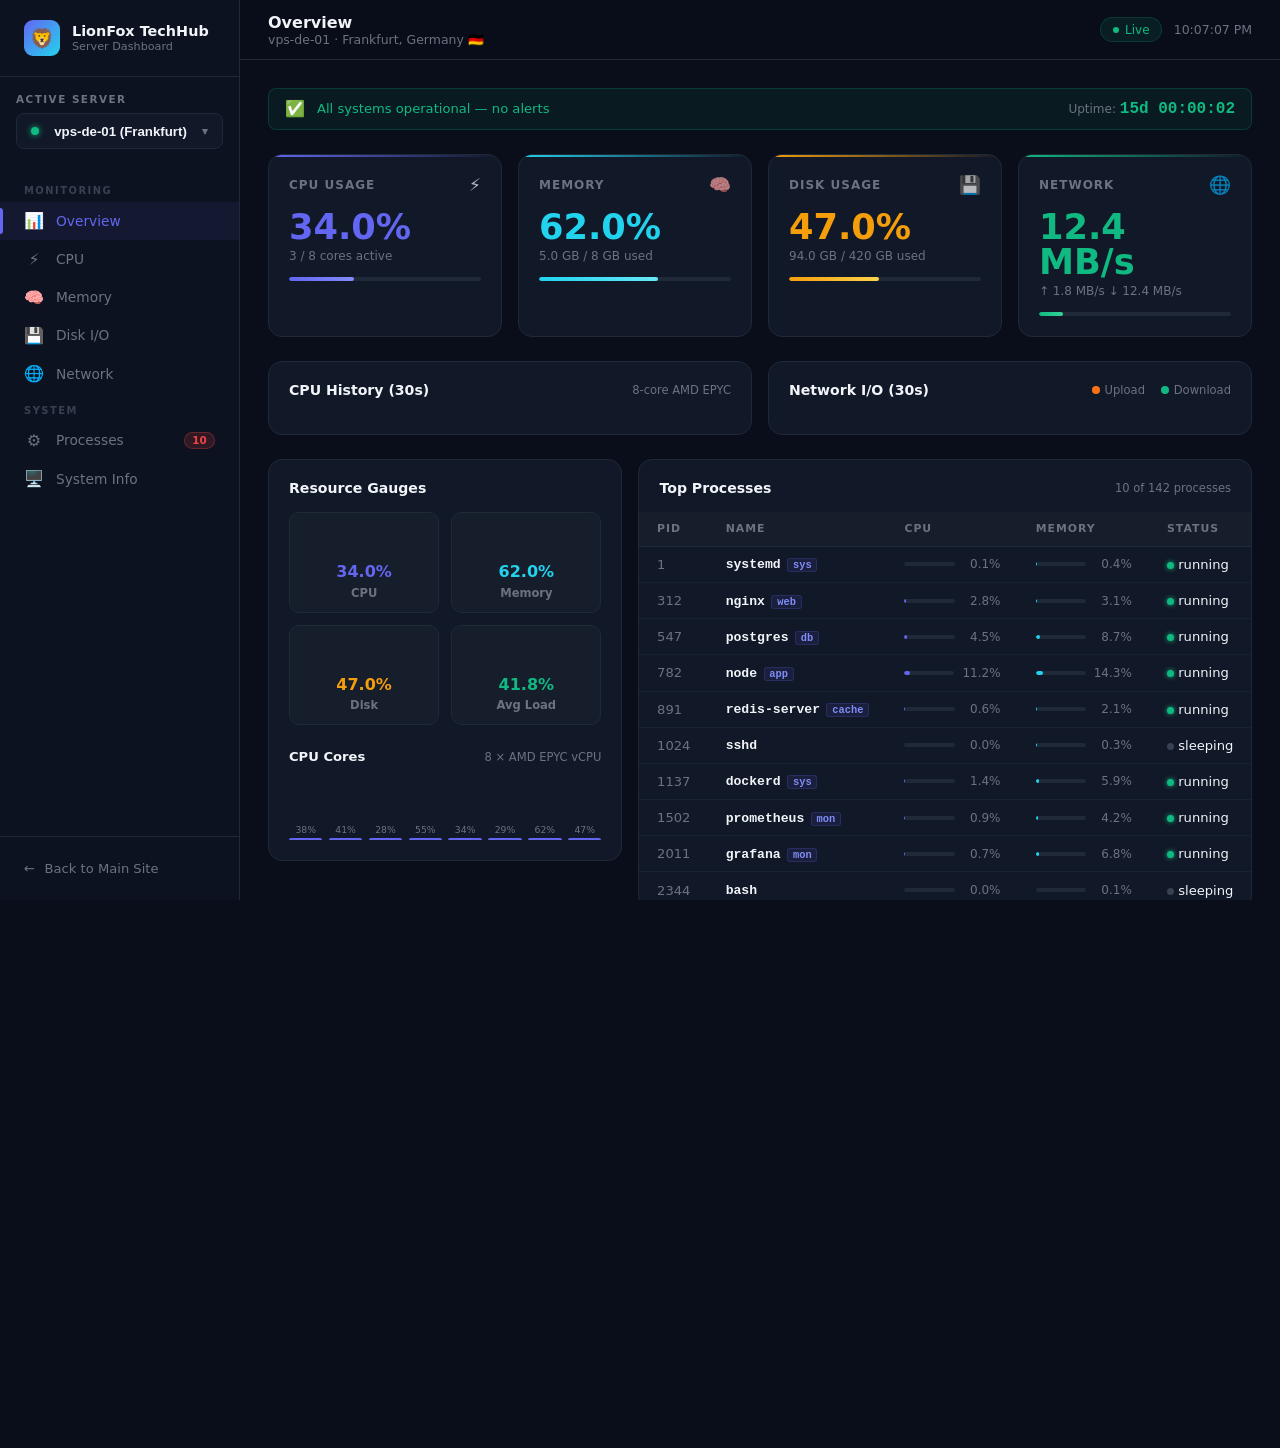
==== dashboard.html @ 272a8bbf "Add server monitoring dashboard (dashboard.html, dashboard.css, dashboard.js) Co-authored-by: LionFo" ====
<!DOCTYPE html>
<html lang="en">
<head>
  <meta charset="UTF-8" />
  <meta name="viewport" content="width=device-width, initial-scale=1.0" />
  <meta name="description" content="LionFox TechHub – Real-time server monitoring dashboard. CPU, memory, disk, network, and process metrics at a glance." />
  <title>Server Dashboard — LionFox TechHub</title>
  <link rel="stylesheet" href="dashboard.css" />
</head>
<body>

<div class="sidebar-overlay" id="sidebar-overlay"></div>

<div class="dash-layout">

  <!-- ===== SIDEBAR ===== -->
  <aside class="sidebar" id="sidebar" aria-label="Dashboard navigation">

    <a class="sidebar-logo" href="index.html">
      <div class="logo-mark">🦁</div>
      <div class="logo-text">
        LionFox TechHub
        <div class="logo-sub">Server Dashboard</div>
      </div>
    </a>

    <div class="server-selector">
      <div class="server-select-label">Active Server</div>
      <button class="server-select-btn" type="button" aria-label="Select server">
        <span class="server-dot"></span>
        <span>vps-de-01 (Frankfurt)</span>
        <span class="server-chevron">▾</span>
      </button>
    </div>

    <nav class="sidebar-nav" aria-label="Dashboard sections">
      <div class="nav-section-label">Monitoring</div>
      <a href="#overview"   class="nav-item active"><span class="nav-icon">📊</span> Overview</a>
      <a href="#cpu"        class="nav-item"><span class="nav-icon">⚡</span> CPU</a>
      <a href="#memory"     class="nav-item"><span class="nav-icon">🧠</span> Memory</a>
      <a href="#disk"       class="nav-icon-a nav-item"><span class="nav-icon">💾</span> Disk I/O</a>
      <a href="#network"    class="nav-item"><span class="nav-icon">🌐</span> Network</a>

      <div class="nav-section-label">System</div>
      <a href="#processes"  class="nav-item"><span class="nav-icon">⚙️</span> Processes <span class="nav-badge">10</span></a>
      <a href="#sysinfo"    class="nav-item"><span class="nav-icon">🖥️</span> System Info</a>
    </nav>

    <div class="sidebar-footer">
      <a href="index.html" class="sidebar-back-btn">
        <span>←</span> Back to Main Site
      </a>
    </div>

  </aside>

  <!-- ===== MAIN ===== -->
  <main class="dash-main">

    <!-- TOPBAR -->
    <header class="topbar">
      <div class="topbar-left">
        <button class="topbar-menu-btn" id="sidebar-toggle" aria-label="Open menu" aria-expanded="false">☰</button>
        <div>
          <div class="topbar-title">Overview</div>
          <div class="topbar-subtitle">vps-de-01 · Frankfurt, Germany 🇩🇪</div>
        </div>
      </div>
      <div class="topbar-right">
        <div class="refresh-badge" aria-live="polite" aria-label="Live updating">
          <span class="refresh-dot"></span>
          Live
        </div>
        <div class="topbar-time" id="topbar-clock" aria-live="polite">00:00:00</div>
      </div>
    </header>

    <!-- CONTENT -->
    <div class="dash-content">

      <!-- STATUS BANNER -->
      <div class="alert-banner" role="status">
        <span class="alert-icon">✅</span>
        <span class="alert-text">All systems operational — no alerts</span>
        <span class="alert-time" id="uptime-badge">Uptime: <span id="uptime-val" class="uptime-ticker">0d 00:00:00</span></span>
      </div>

      <!-- ===== KPI CARDS ===== -->
      <section id="overview" aria-label="Key metrics">
        <div class="kpi-grid">

          <div class="kpi-card cpu">
            <div class="kpi-header">
              <span class="kpi-label">CPU Usage</span>
              <span class="kpi-icon">⚡</span>
            </div>
            <div class="kpi-value" id="kpi-cpu">—</div>
            <div class="kpi-sub" id="kpi-cpu-sub">— cores active</div>
            <div class="kpi-bar-track"><div class="kpi-bar-fill" id="bar-cpu" style="width:0%"></div></div>
          </div>

          <div class="kpi-card mem">
            <div class="kpi-header">
              <span class="kpi-label">Memory</span>
              <span class="kpi-icon">🧠</span>
            </div>
            <div class="kpi-value" id="kpi-mem">—</div>
            <div class="kpi-sub" id="kpi-mem-sub">— / 8 GB used</div>
            <div class="kpi-bar-track"><div class="kpi-bar-fill" id="bar-mem" style="width:0%"></div></div>
          </div>

          <div class="kpi-card disk">
            <div class="kpi-header">
              <span class="kpi-label">Disk Usage</span>
              <span class="kpi-icon">💾</span>
            </div>
            <div class="kpi-value" id="kpi-disk">—</div>
            <div class="kpi-sub" id="kpi-disk-sub">— / 420 GB used</div>
            <div class="kpi-bar-track"><div class="kpi-bar-fill" id="bar-disk" style="width:0%"></div></div>
          </div>

          <div class="kpi-card net">
            <div class="kpi-header">
              <span class="kpi-label">Network</span>
              <span class="kpi-icon">🌐</span>
            </div>
            <div class="kpi-value" id="kpi-net">—</div>
            <div class="kpi-sub" id="kpi-net-sub">↑ — ↓ —</div>
            <div class="kpi-bar-track"><div class="kpi-bar-fill" id="bar-net" style="width:0%"></div></div>
          </div>

        </div>
      </section>

      <!-- ===== CHARTS ===== -->
      <div class="mid-grid">

        <!-- CPU Chart -->
        <div class="chart-card" id="cpu">
          <div class="chart-card-header">
            <span class="chart-title">CPU History (30s)</span>
            <span class="chart-meta">8-core AMD EPYC</span>
          </div>
          <canvas id="cpuChart" class="dash-chart" height="120" aria-label="CPU usage history chart"></canvas>
        </div>

        <!-- Network Chart -->
        <div class="chart-card" id="network">
          <div class="chart-card-header">
            <span class="chart-title">Network I/O (30s)</span>
            <div class="chart-legend">
              <span><span class="legend-dot" style="background:#f97316"></span>Upload</span>
              <span><span class="legend-dot" style="background:#10b981"></span>Download</span>
            </div>
          </div>
          <canvas id="netChart" class="dash-chart" height="120" aria-label="Network I/O history chart"></canvas>
        </div>

      </div>

      <!-- ===== BOTTOM GRID ===== -->
      <div class="bottom-grid">

        <!-- Gauges + Core Bars -->
        <div>
          <div class="gauge-card" id="memory">
            <div class="chart-card-header" style="margin-bottom:1rem">
              <span class="chart-title">Resource Gauges</span>
            </div>
            <div class="gauges-row">

              <div class="gauge-item">
                <div class="gauge-canvas-wrap">
                  <canvas class="gauge-arc" id="gauge-cpu" width="90" height="55" aria-label="CPU gauge"></canvas>
                  <span class="gauge-val" id="gauge-cpu-val">—</span>
                </div>
                <div class="gauge-label">CPU</div>
              </div>

              <div class="gauge-item">
                <div class="gauge-canvas-wrap">
                  <canvas class="gauge-arc" id="gauge-mem" width="90" height="55" aria-label="Memory gauge"></canvas>
                  <span class="gauge-val" id="gauge-mem-val">—</span>
                </div>
                <div class="gauge-label">Memory</div>
              </div>

              <div class="gauge-item">
                <div class="gauge-canvas-wrap">
                  <canvas class="gauge-arc" id="gauge-disk" width="90" height="55" aria-label="Disk gauge"></canvas>
                  <span class="gauge-val" id="gauge-disk-val">—</span>
                </div>
                <div class="gauge-label">Disk</div>
              </div>

              <div class="gauge-item">
                <div class="gauge-canvas-wrap">
                  <canvas class="gauge-arc" id="gauge-load" width="90" height="55" aria-label="Average load gauge"></canvas>
                  <span class="gauge-val" id="gauge-load-val">—</span>
                </div>
                <div class="gauge-label">Avg Load</div>
              </div>

            </div>

            <!-- CPU Cores -->
            <div style="margin-top:1.5rem">
              <div class="chart-card-header" style="margin-bottom:0.75rem">
                <span class="chart-title" style="font-size:0.82rem">CPU Cores</span>
                <span class="chart-meta">8 × AMD EPYC vCPU</span>
              </div>
              <div style="display:flex;gap:0.4rem;align-items:flex-end;height:64px" aria-label="CPU core usage bars">
                <!-- 8 core bars generated by JS -->
                <div id="core-0" style="flex:1;display:flex;flex-direction:column;align-items:center;gap:3px">
                  <span id="core-val-0" style="font-size:0.58rem;color:var(--text-muted);font-variant-numeric:tabular-nums">0%</span>
                  <div style="flex:1;width:100%;display:flex;align-items:flex-end">
                    <div id="core-bar-0" style="width:100%;border-radius:3px 3px 0 0;background:var(--accent);transition:height 0.5s ease;min-height:2px"></div>
                  </div>
                </div>
                <div id="core-1" style="flex:1;display:flex;flex-direction:column;align-items:center;gap:3px">
                  <span id="core-val-1" style="font-size:0.58rem;color:var(--text-muted);font-variant-numeric:tabular-nums">0%</span>
                  <div style="flex:1;width:100%;display:flex;align-items:flex-end">
                    <div id="core-bar-1" style="width:100%;border-radius:3px 3px 0 0;background:var(--accent);transition:height 0.5s ease;min-height:2px"></div>
                  </div>
                </div>
                <div id="core-2" style="flex:1;display:flex;flex-direction:column;align-items:center;gap:3px">
                  <span id="core-val-2" style="font-size:0.58rem;color:var(--text-muted);font-variant-numeric:tabular-nums">0%</span>
                  <div style="flex:1;width:100%;display:flex;align-items:flex-end">
                    <div id="core-bar-2" style="width:100%;border-radius:3px 3px 0 0;background:var(--accent);transition:height 0.5s ease;min-height:2px"></div>
                  </div>
                </div>
                <div id="core-3" style="flex:1;display:flex;flex-direction:column;align-items:center;gap:3px">
                  <span id="core-val-3" style="font-size:0.58rem;color:var(--text-muted);font-variant-numeric:tabular-nums">0%</span>
                  <div style="flex:1;width:100%;display:flex;align-items:flex-end">
                    <div id="core-bar-3" style="width:100%;border-radius:3px 3px 0 0;background:var(--accent);transition:height 0.5s ease;min-height:2px"></div>
                  </div>
                </div>
                <div id="core-4" style="flex:1;display:flex;flex-direction:column;align-items:center;gap:3px">
                  <span id="core-val-4" style="font-size:0.58rem;color:var(--text-muted);font-variant-numeric:tabular-nums">0%</span>
                  <div style="flex:1;width:100%;display:flex;align-items:flex-end">
                    <div id="core-bar-4" style="width:100%;border-radius:3px 3px 0 0;background:var(--accent);transition:height 0.5s ease;min-height:2px"></div>
                  </div>
                </div>
                <div id="core-5" style="flex:1;display:flex;flex-direction:column;align-items:center;gap:3px">
                  <span id="core-val-5" style="font-size:0.58rem;color:var(--text-muted);font-variant-numeric:tabular-nums">0%</span>
                  <div style="flex:1;width:100%;display:flex;align-items:flex-end">
                    <div id="core-bar-5" style="width:100%;border-radius:3px 3px 0 0;background:var(--accent);transition:height 0.5s ease;min-height:2px"></div>
                  </div>
                </div>
                <div id="core-6" style="flex:1;display:flex;flex-direction:column;align-items:center;gap:3px">
                  <span id="core-val-6" style="font-size:0.58rem;color:var(--text-muted);font-variant-numeric:tabular-nums">0%</span>
                  <div style="flex:1;width:100%;display:flex;align-items:flex-end">
                    <div id="core-bar-6" style="width:100%;border-radius:3px 3px 0 0;background:var(--accent);transition:height 0.5s ease;min-height:2px"></div>
                  </div>
                </div>
                <div id="core-7" style="flex:1;display:flex;flex-direction:column;align-items:center;gap:3px">
                  <span id="core-val-7" style="font-size:0.58rem;color:var(--text-muted);font-variant-numeric:tabular-nums">0%</span>
                  <div style="flex:1;width:100%;display:flex;align-items:flex-end">
                    <div id="core-bar-7" style="width:100%;border-radius:3px 3px 0 0;background:var(--accent);transition:height 0.5s ease;min-height:2px"></div>
                  </div>
                </div>
              </div>
            </div>

          </div>
        </div>

        <!-- Processes -->
        <div id="processes">
          <div class="process-card">
            <div class="chart-card-header" style="padding:1.25rem 1.25rem 0">
              <span class="chart-title">Top Processes</span>
              <span class="chart-meta">10 of 142 processes</span>
            </div>
            <div class="process-table-wrap">
              <table class="process-table" aria-label="Running processes">
                <thead>
                  <tr>
                    <th>PID</th>
                    <th>Name</th>
                    <th>CPU</th>
                    <th>Memory</th>
                    <th>Status</th>
                  </tr>
                </thead>
                <tbody id="proc-tbody"></tbody>
              </table>
            </div>
          </div>
        </div>

      </div>

      <!-- ===== SYSTEM INFO + DISK + NETWORK ===== -->
      <div class="info-grid" id="sysinfo">

        <!-- System Info -->
        <div class="info-card">
          <div class="chart-card-header" style="margin-bottom:1rem">
            <span class="chart-title">System Info</span>
          </div>
          <ul class="info-list">
            <li class="info-row"><span class="info-key">Hostname</span><span class="info-val code">vps-de-01</span></li>
            <li class="info-row"><span class="info-key">OS</span><span class="info-val">Ubuntu 22.04 LTS</span></li>
            <li class="info-row"><span class="info-key">Kernel</span><span class="info-val code">6.8.0-52-generic</span></li>
            <li class="info-row"><span class="info-key">CPU</span><span class="info-val">AMD EPYC 7003 × 8</span></li>
            <li class="info-row"><span class="info-key">RAM</span><span class="info-val">8 GB DDR4 ECC</span></li>
            <li class="info-row"><span class="info-key">Storage</span><span class="info-val">420 GB NVMe SSD</span></li>
            <li class="info-row"><span class="info-key">Location</span><span class="info-val">Frankfurt 🇩🇪</span></li>
            <li class="info-row"><span class="info-key">Provider</span><span class="info-val">Vultr</span></li>
            <li class="info-row"><span class="info-key">Status</span><span class="info-val online">● Online</span></li>
            <li class="info-row"><span class="info-key">Uptime</span><span class="info-val code" id="uptime-sysinfo">—</span></li>
          </ul>
        </div>

        <!-- Disk I/O -->
        <div class="info-card" id="disk">
          <div class="chart-card-header" style="margin-bottom:1rem">
            <span class="chart-title">Disk I/O</span>
          </div>
          <div class="diskio-row">

            <div class="diskio-item">
              <div class="diskio-header">
                <span class="diskio-name">/dev/sda</span>
                <div class="diskio-vals">
                  <span>↓ <span id="diskio-read-0">—</span></span>
                  <span>↑ <span id="diskio-write-0">—</span></span>
                </div>
              </div>
              <div class="diskio-bar-track">
                <div class="diskio-bar-fill" id="diskio-bar-0" style="width:0%"></div>
              </div>
            </div>

            <div class="diskio-item">
              <div class="diskio-header">
                <span class="diskio-name">/dev/sdb</span>
                <div class="diskio-vals">
                  <span>↓ <span id="diskio-read-1">—</span></span>
                  <span>↑ <span id="diskio-write-1">—</span></span>
                </div>
              </div>
              <div class="diskio-bar-track">
                <div class="diskio-bar-fill" id="diskio-bar-1" style="width:0%"></div>
              </div>
            </div>

          </div>

          <!-- Network I/O -->
          <div style="margin-top:1.5rem">
            <div class="chart-card-header" style="margin-bottom:0.75rem">
              <span class="chart-title" style="font-size:0.82rem">Network I/O</span>
              <span class="chart-meta">eth0</span>
            </div>
            <div class="netio-stat-row">
              <div class="netio-stat">
                <div class="netio-stat-label">↑ Upload</div>
                <div class="netio-stat-val up" id="net-up-val">—</div>
              </div>
              <div class="netio-stat">
                <div class="netio-stat-label">↓ Download</div>
                <div class="netio-stat-val down" id="net-down-val">—</div>
              </div>
            </div>
          </div>

        </div>

      </div>

    </div><!-- /dash-content -->
  </main><!-- /dash-main -->
</div><!-- /dash-layout -->

<script src="dashboard.js"></script>
<script>
  // Keep uptime in sysinfo card in sync with topbar ticker
  setInterval(() => {
    const src = document.getElementById('uptime-val');
    const dst = document.getElementById('uptime-sysinfo');
    if (src && dst) dst.textContent = src.textContent;
  }, 1000);
</script>
</body>
</html>
---- dashboard.css ----
/* ===== DASHBOARD STYLES ===== */
*, *::before, *::after {
  box-sizing: border-box;
  margin: 0;
  padding: 0;
}

:root {
  --bg: #0a0e1a;
  --sidebar-bg: #0d1220;
  --card-bg: #111827;
  --card-border: #1f2937;
  --card-hover: #1a2235;
  --accent: #6366f1;
  --accent-glow: rgba(99,102,241,0.25);
  --accent2: #22d3ee;
  --accent2-glow: rgba(34,211,238,0.2);
  --green: #10b981;
  --green-glow: rgba(16,185,129,0.2);
  --red: #ef4444;
  --red-glow: rgba(239,68,68,0.2);
  --yellow: #f59e0b;
  --yellow-glow: rgba(245,158,11,0.2);
  --orange: #f97316;
  --text: #f1f5f9;
  --text-muted: #6b7280;
  --text-dim: #374151;
  --border: #1f2937;
  --radius: 14px;
  --radius-sm: 8px;
  --sidebar-width: 240px;
}

html, body {
  height: 100%;
  font-family: 'Segoe UI', system-ui, -apple-system, sans-serif;
  background: var(--bg);
  color: var(--text);
  overflow-x: hidden;
}

/* ===== LAYOUT ===== */
.dash-layout {
  display: flex;
  min-height: 100vh;
}

/* ===== SIDEBAR ===== */
.sidebar {
  width: var(--sidebar-width);
  background: var(--sidebar-bg);
  border-right: 1px solid var(--border);
  display: flex;
  flex-direction: column;
  position: fixed;
  top: 0;
  left: 0;
  height: 100vh;
  z-index: 50;
  transition: transform 0.3s;
  overflow-y: auto;
}

.sidebar-logo {
  padding: 1.25rem 1.5rem;
  border-bottom: 1px solid var(--border);
  display: flex;
  align-items: center;
  gap: 0.75rem;
  text-decoration: none;
}

.sidebar-logo .logo-mark {
  width: 36px;
  height: 36px;
  background: linear-gradient(135deg, var(--accent), var(--accent2));
  border-radius: 9px;
  display: flex;
  align-items: center;
  justify-content: center;
  font-size: 1.2rem;
  flex-shrink: 0;
}

.sidebar-logo .logo-text {
  font-size: 0.9rem;
  font-weight: 700;
  color: var(--text);
  line-height: 1.2;
}

.sidebar-logo .logo-sub {
  font-size: 0.7rem;
  color: var(--text-muted);
  font-weight: 400;
}

.server-selector {
  padding: 1rem 1rem 0.5rem;
}

.server-select-label {
  font-size: 0.65rem;
  font-weight: 700;
  text-transform: uppercase;
  letter-spacing: 1.5px;
  color: var(--text-muted);
  margin-bottom: 0.5rem;
}

.server-select-btn {
  width: 100%;
  background: var(--card-bg);
  border: 1px solid var(--border);
  border-radius: var(--radius-sm);
  padding: 0.6rem 0.9rem;
  color: var(--text);
  font-size: 0.83rem;
  font-weight: 600;
  cursor: pointer;
  display: flex;
  align-items: center;
  justify-content: space-between;
  gap: 0.5rem;
  transition: border-color 0.2s;
}

.server-select-btn:hover {
  border-color: var(--accent);
}

.server-dot {
  width: 8px;
  height: 8px;
  border-radius: 50%;
  background: var(--green);
  flex-shrink: 0;
  box-shadow: 0 0 6px var(--green);
}

.server-chevron {
  color: var(--text-muted);
  font-size: 0.7rem;
}

.sidebar-nav {
  padding: 1rem 0;
  flex: 1;
}

.nav-section-label {
  font-size: 0.62rem;
  font-weight: 700;
  text-transform: uppercase;
  letter-spacing: 1.5px;
  color: var(--text-dim);
  padding: 0.75rem 1.5rem 0.35rem;
}

.nav-item {
  display: flex;
  align-items: center;
  gap: 0.75rem;
  padding: 0.6rem 1.5rem;
  color: var(--text-muted);
  font-size: 0.86rem;
  font-weight: 500;
  cursor: pointer;
  border-radius: 0;
  transition: all 0.15s;
  text-decoration: none;
  position: relative;
  border: none;
  background: none;
  width: 100%;
  text-align: left;
}

.nav-item:hover {
  color: var(--text);
  background: rgba(255,255,255,0.04);
}

.nav-item.active {
  color: var(--accent);
  background: rgba(99,102,241,0.08);
}

.nav-item.active::before {
  content: '';
  position: absolute;
  left: 0;
  top: 6px;
  bottom: 6px;
  width: 3px;
  background: var(--accent);
  border-radius: 0 3px 3px 0;
}

.nav-icon {
  font-size: 1rem;
  width: 20px;
  text-align: center;
  flex-shrink: 0;
}

.nav-badge {
  margin-left: auto;
  background: rgba(239,68,68,0.15);
  border: 1px solid rgba(239,68,68,0.3);
  color: var(--red);
  font-size: 0.65rem;
  font-weight: 700;
  padding: 0.1rem 0.45rem;
  border-radius: 50px;
}

.sidebar-footer {
  padding: 1rem;
  border-top: 1px solid var(--border);
}

.sidebar-back-btn {
  display: flex;
  align-items: center;
  gap: 0.6rem;
  color: var(--text-muted);
  font-size: 0.82rem;
  text-decoration: none;
  padding: 0.5rem 0.5rem;
  border-radius: var(--radius-sm);
  transition: all 0.2s;
}

.sidebar-back-btn:hover {
  color: var(--text);
  background: rgba(255,255,255,0.05);
}

/* ===== MAIN CONTENT ===== */
.dash-main {
  margin-left: var(--sidebar-width);
  flex: 1;
  display: flex;
  flex-direction: column;
  min-height: 100vh;
}

/* ===== TOPBAR ===== */
.topbar {
  position: sticky;
  top: 0;
  z-index: 40;
  background: rgba(10,14,26,0.92);
  backdrop-filter: blur(12px);
  border-bottom: 1px solid var(--border);
  padding: 0 1.75rem;
  height: 60px;
  display: flex;
  align-items: center;
  justify-content: space-between;
  gap: 1rem;
}

.topbar-left {
  display: flex;
  align-items: center;
  gap: 1rem;
}

.topbar-title {
  font-size: 1rem;
  font-weight: 700;
}

.topbar-subtitle {
  font-size: 0.78rem;
  color: var(--text-muted);
}

.topbar-right {
  display: flex;
  align-items: center;
  gap: 0.75rem;
}

.refresh-badge {
  display: flex;
  align-items: center;
  gap: 0.4rem;
  font-size: 0.75rem;
  color: var(--green);
  background: rgba(16,185,129,0.1);
  border: 1px solid rgba(16,185,129,0.2);
  padding: 0.3rem 0.7rem;
  border-radius: 50px;
}

.refresh-dot {
  width: 6px;
  height: 6px;
  border-radius: 50%;
  background: var(--green);
  animation: pulse-dot 1.5s infinite;
}

@keyframes pulse-dot {
  0%, 100% { opacity: 1; transform: scale(1); }
  50% { opacity: 0.4; transform: scale(0.7); }
}

.topbar-time {
  font-size: 0.78rem;
  color: var(--text-muted);
  font-variant-numeric: tabular-nums;
}

.topbar-menu-btn {
  display: none;
  background: none;
  border: none;
  color: var(--text);
  cursor: pointer;
  padding: 0.4rem;
  font-size: 1.2rem;
}

/* ===== CONTENT ===== */
.dash-content {
  padding: 1.75rem;
  flex: 1;
}

/* ===== ALERT BANNER ===== */
.alert-banner {
  display: flex;
  align-items: center;
  gap: 0.75rem;
  background: rgba(16,185,129,0.07);
  border: 1px solid rgba(16,185,129,0.2);
  border-radius: var(--radius-sm);
  padding: 0.65rem 1rem;
  font-size: 0.82rem;
  color: var(--green);
  margin-bottom: 1.5rem;
}

.alert-icon { font-size: 1rem; }

.alert-text { flex: 1; }

.alert-time {
  color: var(--text-muted);
  font-size: 0.75rem;
}

/* ===== KPI GRID ===== */
.kpi-grid {
  display: grid;
  grid-template-columns: repeat(4, 1fr);
  gap: 1rem;
  margin-bottom: 1.5rem;
}

.kpi-card {
  background: var(--card-bg);
  border: 1px solid var(--card-border);
  border-radius: var(--radius);
  padding: 1.25rem;
  position: relative;
  overflow: hidden;
  transition: border-color 0.2s, transform 0.2s;
  cursor: default;
}

.kpi-card:hover {
  border-color: rgba(99,102,241,0.35);
  transform: translateY(-2px);
}

.kpi-card::after {
  content: '';
  position: absolute;
  top: 0;
  left: 0;
  right: 0;
  height: 2px;
  border-radius: var(--radius) var(--radius) 0 0;
}

.kpi-card.cpu::after { background: linear-gradient(90deg, var(--accent), transparent); }
.kpi-card.mem::after { background: linear-gradient(90deg, var(--accent2), transparent); }
.kpi-card.disk::after { background: linear-gradient(90deg, var(--yellow), transparent); }
.kpi-card.net::after { background: linear-gradient(90deg, var(--green), transparent); }

.kpi-header {
  display: flex;
  align-items: center;
  justify-content: space-between;
  margin-bottom: 0.9rem;
}

.kpi-label {
  font-size: 0.75rem;
  font-weight: 600;
  text-transform: uppercase;
  letter-spacing: 1px;
  color: var(--text-muted);
}

.kpi-icon {
  font-size: 1.1rem;
  opacity: 0.7;
}

.kpi-value {
  font-size: 2.2rem;
  font-weight: 800;
  line-height: 1;
  margin-bottom: 0.3rem;
  font-variant-numeric: tabular-nums;
}

.kpi-card.cpu .kpi-value { color: var(--accent); }
.kpi-card.mem .kpi-value { color: var(--accent2); }
.kpi-card.disk .kpi-value { color: var(--yellow); }
.kpi-card.net .kpi-value { color: var(--green); }

.kpi-sub {
  font-size: 0.75rem;
  color: var(--text-muted);
  margin-bottom: 0.85rem;
}

.kpi-bar-track {
  height: 4px;
  background: var(--card-border);
  border-radius: 4px;
  overflow: hidden;
}

.kpi-bar-fill {
  height: 100%;
  border-radius: 4px;
  transition: width 0.6s ease;
}

.kpi-card.cpu .kpi-bar-fill { background: linear-gradient(90deg, var(--accent), #818cf8); }
.kpi-card.mem .kpi-bar-fill { background: linear-gradient(90deg, var(--accent2), #67e8f9); }
.kpi-card.disk .kpi-bar-fill { background: linear-gradient(90deg, var(--yellow), #fcd34d); }
.kpi-card.net .kpi-bar-fill { background: linear-gradient(90deg, var(--green), #34d399); }

/* ===== MIDDLE GRID ===== */
.mid-grid {
  display: grid;
  grid-template-columns: 1fr 1fr;
  gap: 1rem;
  margin-bottom: 1.5rem;
}

/* ===== CHART CARDS ===== */
.chart-card {
  background: var(--card-bg);
  border: 1px solid var(--card-border);
  border-radius: var(--radius);
  padding: 1.25rem;
  overflow: hidden;
}

.chart-card-header {
  display: flex;
  align-items: center;
  justify-content: space-between;
  margin-bottom: 1rem;
}

.chart-title {
  font-size: 0.88rem;
  font-weight: 700;
}

.chart-meta {
  font-size: 0.72rem;
  color: var(--text-muted);
}

.chart-legend {
  display: flex;
  gap: 1rem;
  font-size: 0.72rem;
  color: var(--text-muted);
}

.legend-dot {
  display: inline-block;
  width: 8px;
  height: 8px;
  border-radius: 50%;
  margin-right: 0.3rem;
  vertical-align: middle;
}

/* ===== CANVAS ===== */
canvas.dash-chart {
  width: 100% !important;
  display: block;
}

/* ===== BOTTOM GRID ===== */
.bottom-grid {
  display: grid;
  grid-template-columns: 1fr 1.6fr;
  gap: 1rem;
  margin-bottom: 1.5rem;
}

/* ===== GAUGE ===== */
.gauge-card {
  background: var(--card-bg);
  border: 1px solid var(--card-border);
  border-radius: var(--radius);
  padding: 1.25rem;
}

.gauges-row {
  display: grid;
  grid-template-columns: 1fr 1fr;
  gap: 0.75rem;
}

.gauge-item {
  text-align: center;
  padding: 0.75rem 0.5rem;
  background: rgba(255,255,255,0.02);
  border-radius: 10px;
  border: 1px solid var(--border);
}

.gauge-canvas-wrap {
  position: relative;
  display: inline-block;
  width: 90px;
  height: 55px;
  margin-bottom: 0.35rem;
}

canvas.gauge-arc {
  width: 90px;
  height: 55px;
}

.gauge-val {
  position: absolute;
  bottom: 0;
  left: 50%;
  transform: translateX(-50%);
  font-size: 1rem;
  font-weight: 800;
  line-height: 1;
}

.gauge-label {
  font-size: 0.72rem;
  color: var(--text-muted);
  font-weight: 600;
}

/* ===== PROCESSES TABLE ===== */
.process-card {
  background: var(--card-bg);
  border: 1px solid var(--card-border);
  border-radius: var(--radius);
  overflow: hidden;
}

.process-table-wrap {
  overflow-x: auto;
}

.process-table {
  width: 100%;
  border-collapse: collapse;
  font-size: 0.82rem;
}

.process-table th {
  text-align: left;
  padding: 0.65rem 1.1rem;
  font-size: 0.68rem;
  font-weight: 700;
  text-transform: uppercase;
  letter-spacing: 1px;
  color: var(--text-muted);
  border-bottom: 1px solid var(--border);
  background: rgba(255,255,255,0.02);
  white-space: nowrap;
}

.process-table td {
  padding: 0.6rem 1.1rem;
  border-bottom: 1px solid rgba(31,41,55,0.6);
  vertical-align: middle;
  white-space: nowrap;
}

.process-table tbody tr:last-child td {
  border-bottom: none;
}

.process-table tbody tr:hover td {
  background: rgba(255,255,255,0.025);
}

.pid-col {
  color: var(--text-muted);
  font-variant-numeric: tabular-nums;
}

.process-name {
  font-weight: 600;
  font-family: 'Courier New', monospace;
}

.process-name .proc-tag {
  display: inline-block;
  margin-left: 0.4rem;
  background: rgba(99,102,241,0.1);
  border: 1px solid rgba(99,102,241,0.2);
  color: #818cf8;
  font-size: 0.65rem;
  font-family: inherit;
  padding: 0 0.3rem;
  border-radius: 3px;
}

.cpu-bar-cell {
  min-width: 110px;
}

.inline-bar {
  display: flex;
  align-items: center;
  gap: 0.5rem;
}

.inline-bar-track {
  flex: 1;
  height: 4px;
  background: var(--border);
  border-radius: 4px;
  overflow: hidden;
  min-width: 50px;
}

.inline-bar-fill {
  height: 100%;
  border-radius: 4px;
  background: var(--accent);
  transition: width 0.5s ease;
}

.inline-bar-fill.mem-fill {
  background: var(--accent2);
}

.inline-bar-val {
  font-size: 0.75rem;
  color: var(--text-muted);
  font-variant-numeric: tabular-nums;
  min-width: 38px;
  text-align: right;
}

.status-dot {
  width: 7px;
  height: 7px;
  border-radius: 50%;
  display: inline-block;
}

.status-dot.running { background: var(--green); box-shadow: 0 0 5px var(--green); }
.status-dot.sleeping { background: var(--text-dim); }

/* ===== SYSTEM INFO ===== */
.info-grid {
  display: grid;
  grid-template-columns: repeat(2, 1fr);
  gap: 1rem;
  margin-bottom: 1.5rem;
}

.info-card {
  background: var(--card-bg);
  border: 1px solid var(--card-border);
  border-radius: var(--radius);
  padding: 1.25rem;
}

.info-list {
  list-style: none;
  display: flex;
  flex-direction: column;
  gap: 0.6rem;
}

.info-row {
  display: flex;
  justify-content: space-between;
  align-items: center;
  font-size: 0.82rem;
  padding: 0.45rem 0;
  border-bottom: 1px solid rgba(31,41,55,0.5);
}

.info-row:last-child {
  border-bottom: none;
}

.info-key {
  color: var(--text-muted);
  font-weight: 500;
}

.info-val {
  font-weight: 600;
  text-align: right;
  color: var(--text);
}

.info-val.online { color: var(--green); }
.info-val.code { font-family: 'Courier New', monospace; font-size: 0.78rem; color: #93c5fd; }

/* ===== DISK IO CARD ===== */
.diskio-row {
  display: flex;
  flex-direction: column;
  gap: 0.75rem;
}

.diskio-item {
  display: flex;
  flex-direction: column;
  gap: 0.3rem;
}

.diskio-header {
  display: flex;
  justify-content: space-between;
  font-size: 0.78rem;
}

.diskio-name {
  font-weight: 600;
  font-family: 'Courier New', monospace;
}

.diskio-vals {
  color: var(--text-muted);
  display: flex;
  gap: 0.75rem;
}

.diskio-vals span { white-space: nowrap; }

.diskio-bar-track {
  height: 6px;
  background: var(--border);
  border-radius: 4px;
  overflow: hidden;
}

.diskio-bar-fill {
  height: 100%;
  border-radius: 4px;
  background: linear-gradient(90deg, var(--yellow), #fcd34d);
  transition: width 0.6s ease;
}

/* ===== NETWORK IO CARD ===== */
.netio-stat-row {
  display: flex;
  gap: 1rem;
  margin-bottom: 1rem;
}

.netio-stat {
  flex: 1;
  background: rgba(255,255,255,0.025);
  border: 1px solid var(--border);
  border-radius: 10px;
  padding: 0.75rem;
  text-align: center;
}

.netio-stat-label {
  font-size: 0.68rem;
  text-transform: uppercase;
  letter-spacing: 1px;
  color: var(--text-muted);
  font-weight: 600;
  margin-bottom: 0.3rem;
}

.netio-stat-val {
  font-size: 1.2rem;
  font-weight: 800;
  font-variant-numeric: tabular-nums;
}

.netio-stat-val.up { color: var(--orange); }
.netio-stat-val.down { color: var(--green); }

/* ===== UPTIME TICKER ===== */
.uptime-ticker {
  font-family: 'Courier New', monospace;
  font-size: 1rem;
  font-weight: 700;
  color: var(--green);
  font-variant-numeric: tabular-nums;
}

/* ===== MOBILE ===== */
@media (max-width: 1100px) {
  .kpi-grid {
    grid-template-columns: repeat(2, 1fr);
  }
  .bottom-grid {
    grid-template-columns: 1fr;
  }
  .info-grid {
    grid-template-columns: 1fr;
  }
}

@media (max-width: 768px) {
  :root {
    --sidebar-width: 0px;
  }

  .sidebar {
    transform: translateX(-100%);
    width: 240px;
  }

  .sidebar.open {
    transform: translateX(0);
  }

  .dash-main {
    margin-left: 0;
  }

  .topbar-menu-btn {
    display: flex;
  }

  .dash-content {
    padding: 1rem;
  }

  .kpi-grid {
    grid-template-columns: repeat(2, 1fr);
    gap: 0.75rem;
  }

  .mid-grid {
    grid-template-columns: 1fr;
  }

  .bottom-grid {
    grid-template-columns: 1fr;
  }

  .info-grid {
    grid-template-columns: 1fr;
  }

  .gauges-row {
    grid-template-columns: 1fr 1fr;
  }
}

@media (max-width: 480px) {
  .kpi-grid {
    grid-template-columns: 1fr 1fr;
  }
  .kpi-value {
    font-size: 1.7rem;
  }
}

/* ===== SCROLLBAR ===== */
::-webkit-scrollbar {
  width: 6px;
  height: 6px;
}
::-webkit-scrollbar-track { background: transparent; }
::-webkit-scrollbar-thumb {
  background: var(--border);
  border-radius: 4px;
}
::-webkit-scrollbar-thumb:hover {
  background: #374151;
}

/* ===== SECTION OVERLAY ===== */
.sidebar-overlay {
  display: none;
  position: fixed;
  inset: 0;
  background: rgba(0,0,0,0.5);
  z-index: 45;
}

.sidebar-overlay.show {
  display: block;
}
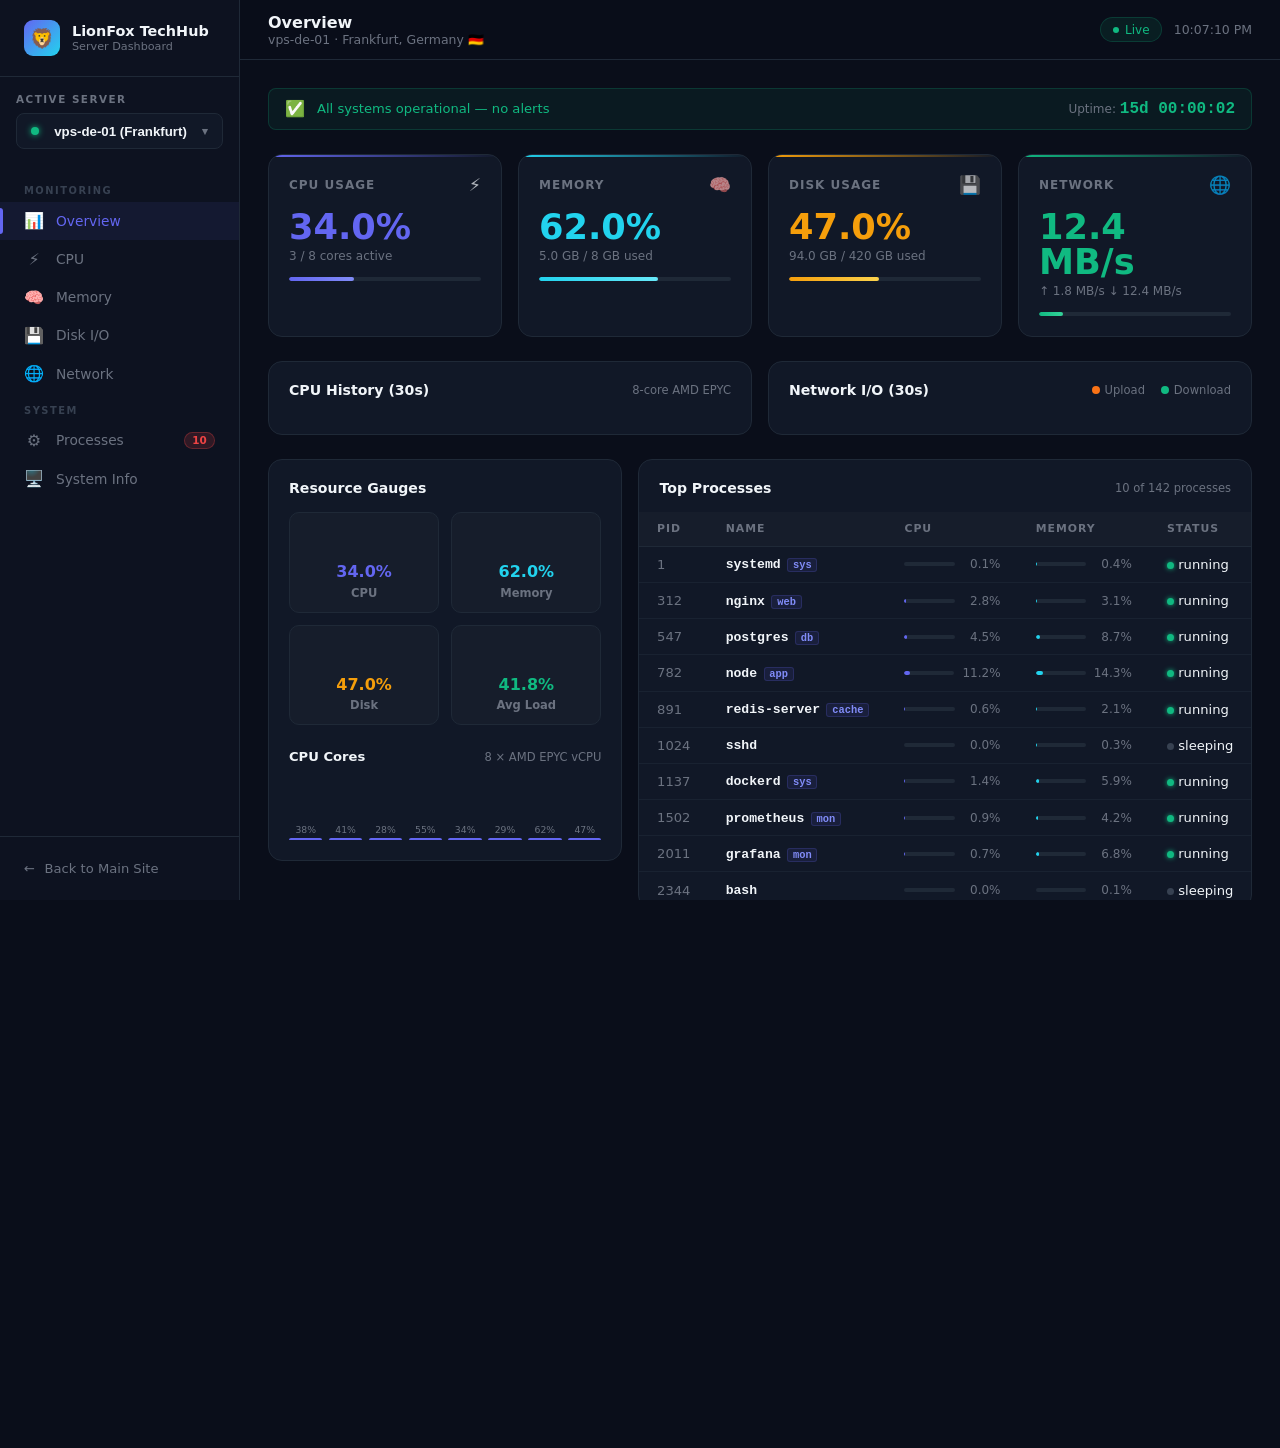
==== commit 53f4ec4c: "Fix nav-icon-a typo in dashboard.html sidebar nav Co-authored-by: LionFoxTechHub <18552194+LionFoxTe" ====
--- a/dashboard.html
+++ b/dashboard.html
@@ -38,7 +38,7 @@
       <a href="#overview"   class="nav-item active"><span class="nav-icon">📊</span> Overview</a>
       <a href="#cpu"        class="nav-item"><span class="nav-icon">⚡</span> CPU</a>
       <a href="#memory"     class="nav-item"><span class="nav-icon">🧠</span> Memory</a>
-      <a href="#disk"       class="nav-icon-a nav-item"><span class="nav-icon">💾</span> Disk I/O</a>
+      <a href="#disk"       class="nav-item"><span class="nav-icon">💾</span> Disk I/O</a>
       <a href="#network"    class="nav-item"><span class="nav-icon">🌐</span> Network</a>
 
       <div class="nav-section-label">System</div>
